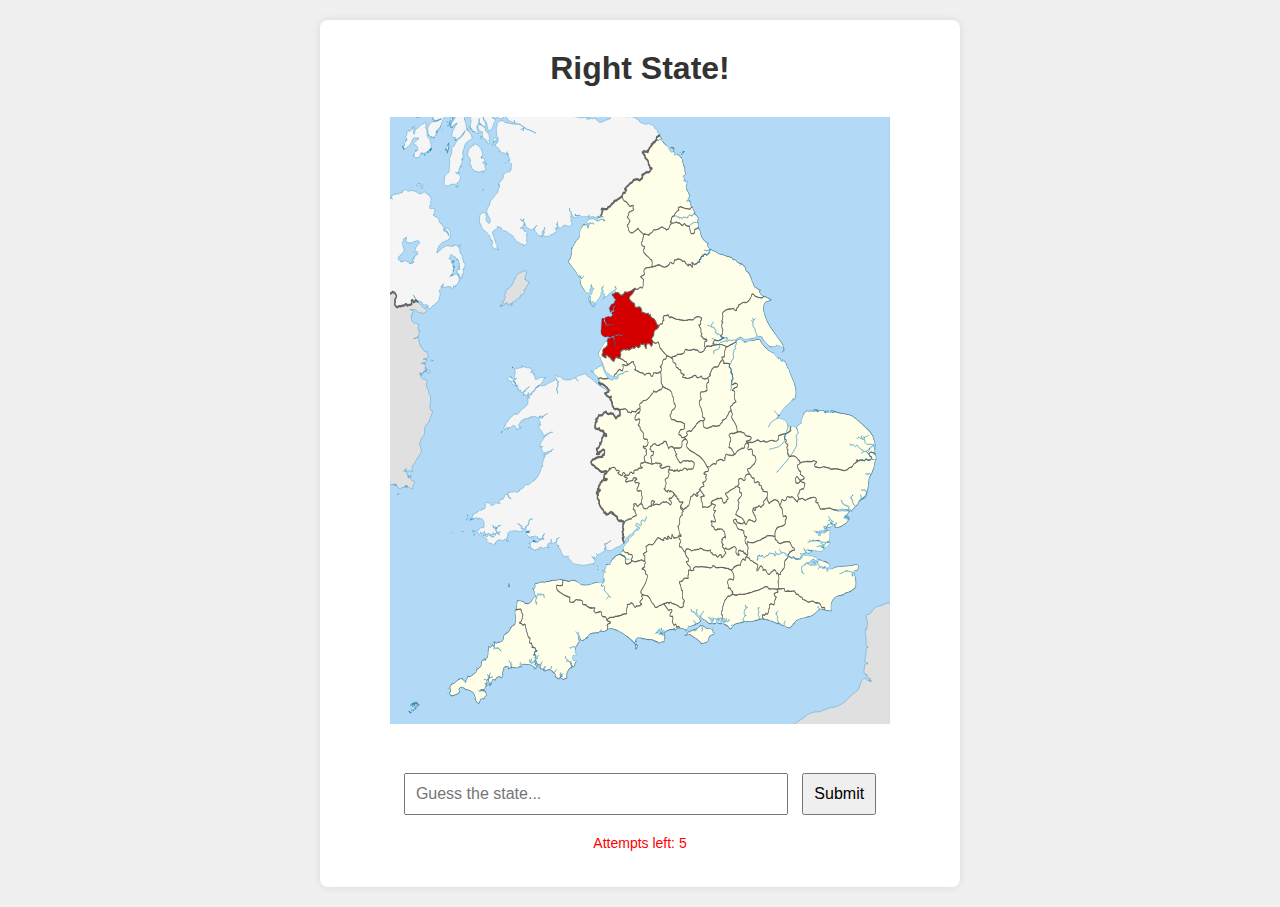
==== rs.html @ cd633d87 "Initial commit of Right State! project" ====
<!DOCTYPE html>
<html lang="en">
<head>
  <meta charset="UTF-8">
  <meta name="viewport" content="width=device-width, initial-scale=1.0">
  <title>Right State!</title>
  <link rel="stylesheet" href="styles.css">
</head>
<body>
  <div class="game-container">
    <h1>Right State!</h1>
    <div class="game-board">
      <!-- Dynamically updated image based on the selected county -->
      <img id="county-image" src="images4/Bedfordshire.svg" alt="County Image">
      
      <div class="guess-container">
        <input type="text" id="guess-input" placeholder="Guess the state...">
        <button id="submit-guess">Submit</button>
      </div>
      
      <div id="feedback"></div>
      <div id="attempts-left">Attempts left: 5</div>

      <!-- List of incorrect guesses -->
      <ul id="incorrect-guesses"></ul>
    </div>
  </div>
  <script src="game.js"></script>
</body>
</html>
---- styles.css ----
body {
    font-family: Arial, sans-serif;
    background-color: #f0f0f0;
    margin: 0;
    padding: 0;
  }
  
  h1 {
    text-align: center;
    color: #333;
    margin-top: 10px; /* Reduced gap between the title and top of the page */
    margin-bottom: 10px; /* Reduced gap between title and image */
  }
  
  .game-container {
    max-width: 600px;
    margin: 20px auto;
    background-color: white;
    padding: 20px;
    border-radius: 8px;
    box-shadow: 0 0 10px rgba(0, 0, 0, 0.1);
  }
  
  .game-board {
    text-align: center;
  }
  
  #county-image {
    width: 100%;
    max-width: 500px;
    height: auto;
    margin: 20px 0;
    margin-bottom: 15px;
  }
  
  .guess-container {
    margin: 20px 0;
  }
  
  #guess-input {
    padding: 10px;
    font-size: 16px;
    width: 60%;
    margin-right: 10px;
    margin-top: 10px;
  }
  
  #submit-guess {
    padding: 10px;
    font-size: 16px;
  }
  
  #feedback {
    margin-top: 10px;
    font-size: 18px;
    font-weight: bold;
  }
  
  #attempts-left {
    font-size: 14px;
    color: red;
  }
  
  @media (max-width: 600px) {
    .game-container {
      width: 90%;
    }
  
    #guess-input {
      width: 70%;
    }
  }
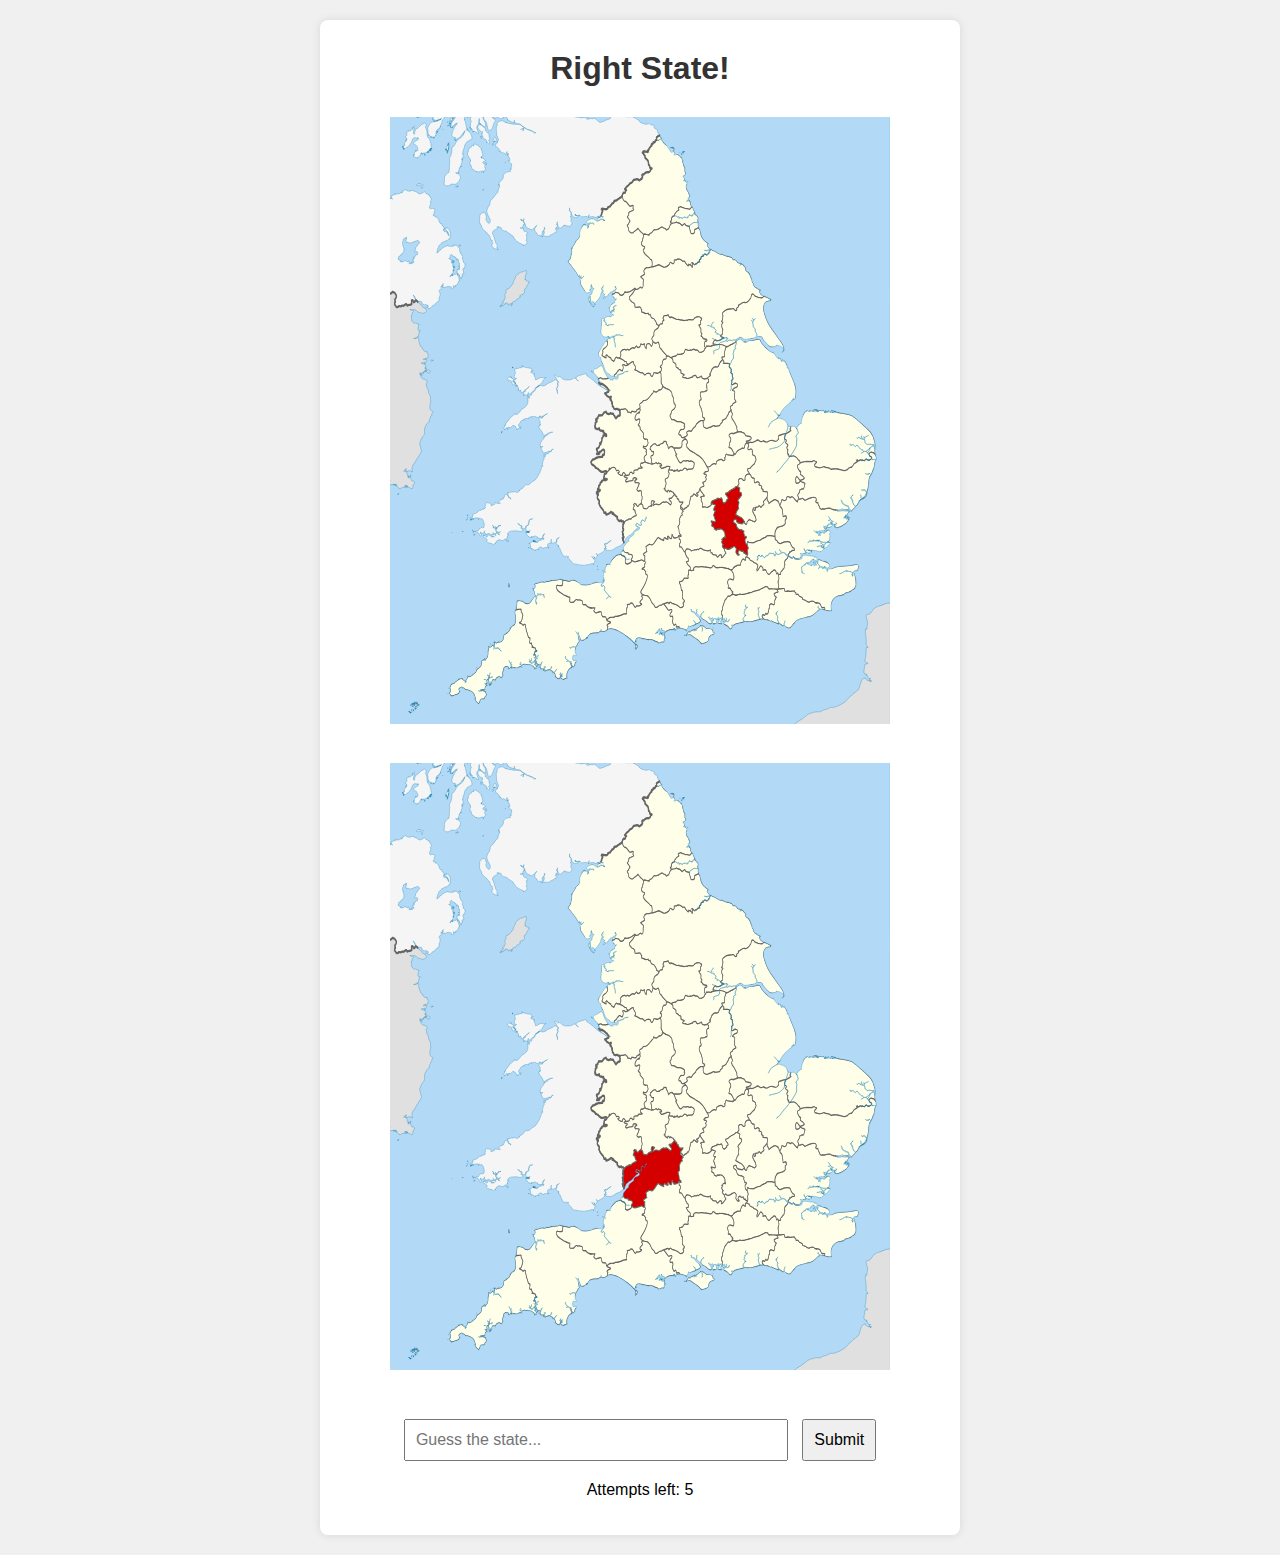
==== commit 23adfa76: "Initial commit of my Right State game" ====
--- a/rs.html
+++ b/rs.html
@@ -12,6 +12,8 @@
     <div class="game-board">
       <!-- Dynamically updated image based on the selected county -->
       <img id="county-image" src="images4/Bedfordshire.svg" alt="County Image">
+      <img id="county-image" src="images4/Gloucestershire.svg" alt="County Image">
+
       
       <div class="guess-container">
         <input type="text" id="guess-input" placeholder="Guess the state...">
--- a/styles.css
+++ b/styles.css
@@ -3,71 +3,132 @@
     background-color: #f0f0f0;
     margin: 0;
     padding: 0;
-  }
-  
-  h1 {
+}
+
+h1 {
     text-align: center;
     color: #333;
-    margin-top: 10px; /* Reduced gap between the title and top of the page */
-    margin-bottom: 10px; /* Reduced gap between title and image */
-  }
-  
-  .game-container {
+    margin-top: 10px;
+    margin-bottom: 10px;
+}
+
+.game-container {
     max-width: 600px;
     margin: 20px auto;
     background-color: white;
     padding: 20px;
     border-radius: 8px;
     box-shadow: 0 0 10px rgba(0, 0, 0, 0.1);
-  }
-  
-  .game-board {
+    display: flex;
+    flex-direction: column;
+    align-items: center;
+}
+
+.game-board {
     text-align: center;
-  }
-  
-  #county-image {
+}
+
+#county-image {
     width: 100%;
     max-width: 500px;
     height: auto;
     margin: 20px 0;
     margin-bottom: 15px;
-  }
-  
-  .guess-container {
+}
+
+.correct-answer {
+    margin-bottom: 10px;
+    font-size: 18px;
+    font-weight: bold;
+    color: green;
+}
+
+.guess-container {
     margin: 20px 0;
-  }
-  
-  #guess-input {
+}
+
+#guess-input {
     padding: 10px;
     font-size: 16px;
     width: 60%;
     margin-right: 10px;
     margin-top: 10px;
-  }
-  
-  #submit-guess {
+}
+
+#submit-guess {
     padding: 10px;
     font-size: 16px;
-  }
-  
-  #feedback {
+}
+
+#feedback {
     margin-top: 10px;
     font-size: 18px;
     font-weight: bold;
-  }
-  
-  #attempts-left {
-    font-size: 14px;
-    color: red;
-  }
-  
-  @media (max-width: 600px) {
+}
+
+#attempts-left-container {
+    display: flex;
+    flex-direction: column;
+    align-items: center;
+    margin-top: 10px;
+}
+
+#attempts-left, #attempts-left-4, #attempts-left-3, #attempts-left-2, #attempts-left-1, #attempts-left-0 {
+    margin: 5px 0;
+    font-size: 16px;
+    text-align: center;
+}
+
+#reload-button {
+    padding: 10px;
+    font-size: 16px;
+    background-color: #4CAF50;
+    color: white;
+    border: none;
+    border-radius: 5px;
+    cursor: pointer;
+    margin-top: 20px;
+}
+
+#reload-button:hover {
+    background-color: #45a049;
+}
+
+.modal {
+    display: none;
+    position: fixed;
+    top: 50%;
+    left: 50%;
+    transform: translate(-50%, -50%);
+    background-color: white;
+    padding: 20px;
+    border-radius: 10px;
+    box-shadow: 0 0 10px rgba(0, 0, 0, 0.1);
+    text-align: center;
+    z-index: 1000;
+}
+
+.modal-button {
+    padding: 10px;
+    font-size: 16px;
+    background-color: #4CAF50;
+    color: white;
+    border: none;
+    border-radius: 5px;
+    cursor: pointer;
+    margin-top: 20px;
+}
+
+.modal-button:hover {
+    background-color: #45a049;
+}
+
+@media (max-width: 600px) {
     .game-container {
-      width: 90%;
+        width: 90%;
     }
-  
+
     #guess-input {
-      width: 70%;
+        width: 70%;
     }
-  }
-  +}
